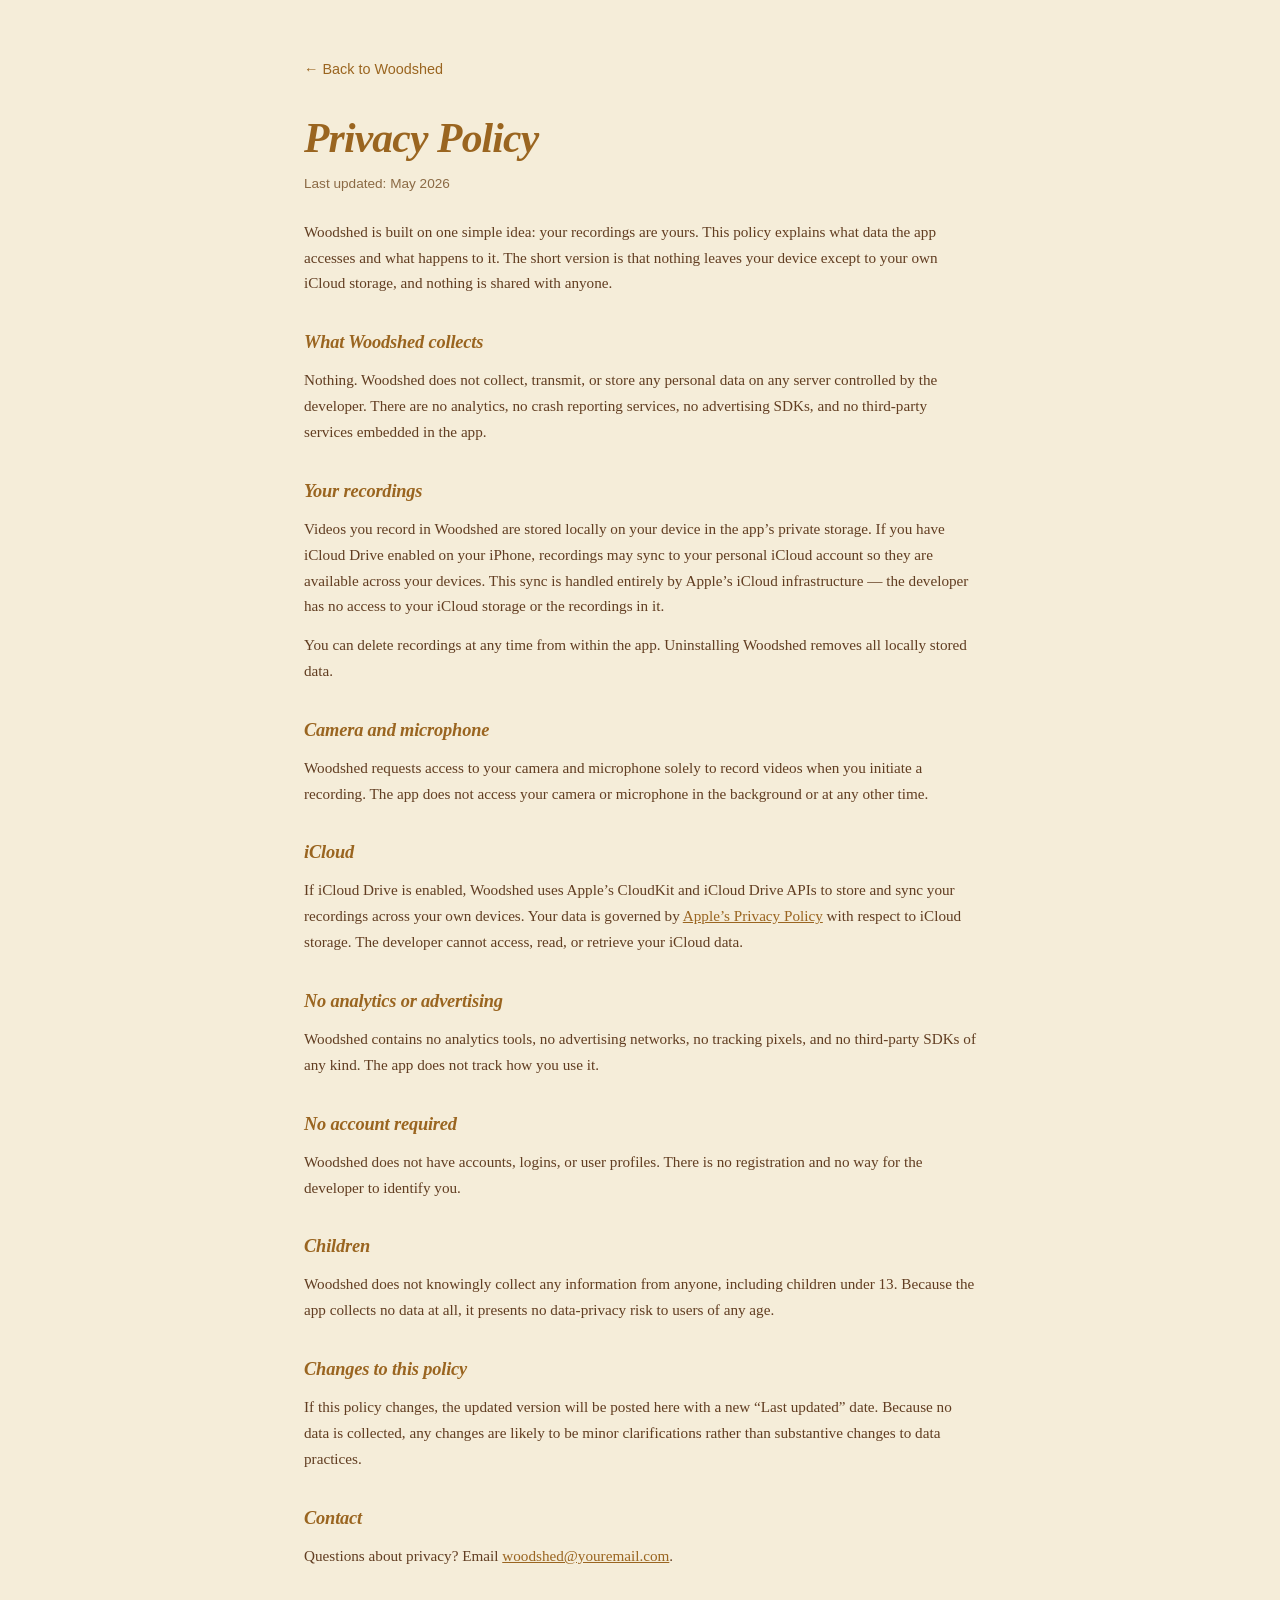
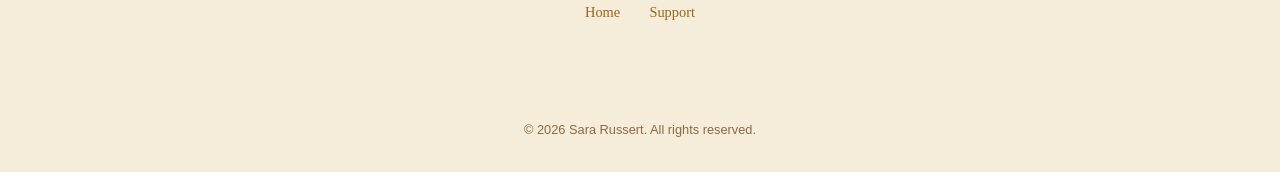
==== privacy.html @ 744155a3 "Initial Woodshed GitHub Pages site Marketing page, support FAQ, and privacy policy for the Woodshed " ====
<!DOCTYPE html>
<html lang="en">
<head>
    <meta charset="UTF-8">
    <meta name="viewport" content="width=device-width, initial-scale=1.0, viewport-fit=cover">
    <meta name="theme-color" content="#F5EDD9" media="(prefers-color-scheme: light)">
    <meta name="theme-color" content="#1C1007" media="(prefers-color-scheme: dark)">
    <title>Privacy Policy — Woodshed</title>
    <meta name="description" content="Woodshed privacy policy. Your recordings stay on your device and in your own iCloud. No data is collected. No third parties.">
    <link rel="icon" type="image/png" sizes="128x128" href="assets/favicon-128.png">
    <link rel="apple-touch-icon" href="assets/app-icon-256.png">
    <link rel="canonical" href="https://sararussert.github.io/woodshed/privacy.html">
    <link rel="stylesheet" href="assets/site.css">
</head>
<body>
    <div class="wrap">
        <a href="index.html" class="back">&larr; Back to Woodshed</a>
        <h1>Privacy Policy</h1>

        <div class="prose">
            <p class="updated">Last updated: May 2026</p>

            <p>Woodshed is built on one simple idea: your recordings are yours. This policy explains what data the app accesses and what happens to it. The short version is that nothing leaves your device except to your own iCloud storage, and nothing is shared with anyone.</p>

            <h2>What Woodshed collects</h2>
            <p>Nothing. Woodshed does not collect, transmit, or store any personal data on any server controlled by the developer. There are no analytics, no crash reporting services, no advertising SDKs, and no third-party services embedded in the app.</p>

            <h2>Your recordings</h2>
            <p>Videos you record in Woodshed are stored locally on your device in the app&rsquo;s private storage. If you have iCloud Drive enabled on your iPhone, recordings may sync to your personal iCloud account so they are available across your devices. This sync is handled entirely by Apple&rsquo;s iCloud infrastructure &mdash; the developer has no access to your iCloud storage or the recordings in it.</p>
            <p>You can delete recordings at any time from within the app. Uninstalling Woodshed removes all locally stored data.</p>

            <h2>Camera and microphone</h2>
            <p>Woodshed requests access to your camera and microphone solely to record videos when you initiate a recording. The app does not access your camera or microphone in the background or at any other time.</p>

            <h2>iCloud</h2>
            <p>If iCloud Drive is enabled, Woodshed uses Apple&rsquo;s CloudKit and iCloud Drive APIs to store and sync your recordings across your own devices. Your data is governed by <a href="https://www.apple.com/legal/privacy/" target="_blank" rel="noopener">Apple&rsquo;s Privacy Policy</a> with respect to iCloud storage. The developer cannot access, read, or retrieve your iCloud data.</p>

            <h2>No analytics or advertising</h2>
            <p>Woodshed contains no analytics tools, no advertising networks, no tracking pixels, and no third-party SDKs of any kind. The app does not track how you use it.</p>

            <h2>No account required</h2>
            <p>Woodshed does not have accounts, logins, or user profiles. There is no registration and no way for the developer to identify you.</p>

            <h2>Children</h2>
            <p>Woodshed does not knowingly collect any information from anyone, including children under 13. Because the app collects no data at all, it presents no data-privacy risk to users of any age.</p>

            <h2>Changes to this policy</h2>
            <p>If this policy changes, the updated version will be posted here with a new &ldquo;Last updated&rdquo; date. Because no data is collected, any changes are likely to be minor clarifications rather than substantive changes to data practices.</p>

            <h2>Contact</h2>
            <!-- TODO: Replace with your actual contact email address -->
            <p>Questions about privacy? Email <a href="mailto:woodshed@youremail.com?subject=Woodshed%20privacy">woodshed@youremail.com</a>.</p>
        </div>

        <div class="links">
            <a href="index.html">Home</a>
            <a href="support.html">Support</a>
        </div>
    </div>

    <footer>
        &copy; 2026 Sara Russert. All rights reserved.
    </footer>
</body>
</html>
---- assets/site.css ----
/* ---------- Woodshed design tokens ---------- */
:root {
    --paper:        #F5EDD9;
    --parchment:    #E6CFA0;
    --paper-deep:   #D9BB88;
    --ink:          #381F0D;
    --ink-soft:     #613D21;
    --muted:        #8B6A45;
    --amber:        #CC8C33;
    --amber-deep:   #9A6520;
    --card-fill:    rgba(255, 255, 255, 0.30);
    --card-stroke:  rgba(255, 255, 255, 0.45);
    --tint-bg:      rgba(204, 140, 51, 0.13);
    --shadow-ink:   rgba(56, 31, 13, 0.12);
}
@media (prefers-color-scheme: dark) {
    :root {
        --paper:        #1C1007;
        --parchment:    #2E1A0A;
        --paper-deep:   #3D2410;
        --ink:          #F5EDD9;
        --ink-soft:     #CBA978;
        --muted:        #9A7650;
        --amber:        #D9A044;
        --amber-deep:   #CC8C33;
        --card-fill:    rgba(255, 255, 255, 0.06);
        --card-stroke:  rgba(255, 255, 255, 0.12);
        --tint-bg:      rgba(204, 140, 51, 0.15);
        --shadow-ink:   rgba(0, 0, 0, 0.50);
    }
}

* { margin: 0; padding: 0; box-sizing: border-box; }
html { -webkit-text-size-adjust: 100%; }
body {
    font-family: Georgia, "Times New Roman", Times, serif;
    color: var(--ink);
    line-height: 1.6;
    background: var(--paper);
    -webkit-font-smoothing: antialiased;
    min-height: 100dvh;
}
a { color: var(--amber-deep); }
@media (prefers-color-scheme: dark) {
    a { color: var(--amber); }
}

/* ---------- Custom mobile install banner ---------- */
.install-banner {
    display: none;
    position: sticky;
    top: 0;
    z-index: 100;
    background: rgba(28, 16, 7, 0.93);
    border-bottom: 1px solid rgba(204, 140, 51, 0.25);
    padding: 0.65rem 0.85rem;
    padding-top: max(0.65rem, env(safe-area-inset-top));
    align-items: center;
    gap: 0.75rem;
    backdrop-filter: saturate(180%) blur(14px);
    -webkit-backdrop-filter: saturate(180%) blur(14px);
}
.install-banner.visible { display: flex; }
.install-banner .close {
    background: transparent;
    border: 0;
    color: #9A7650;
    font-size: 1.4rem;
    line-height: 1;
    padding: 0.3rem 0.5rem;
    cursor: pointer;
    border-radius: 50%;
}
.install-banner .close:hover { color: #D9A044; }
.install-banner .icon {
    width: 46px;
    height: 46px;
    border-radius: 11px;
    flex-shrink: 0;
    object-fit: cover;
}
.install-banner .info { flex: 1; min-width: 0; }
.install-banner .info strong {
    color: #D9A044;
    font-size: 0.92rem;
    display: block;
    font-weight: 700;
    font-family: -apple-system, BlinkMacSystemFont, "Segoe UI", sans-serif;
}
.install-banner .info span {
    font-size: 0.75rem;
    color: #9A7650;
    display: block;
    white-space: nowrap;
    overflow: hidden;
    text-overflow: ellipsis;
    font-family: -apple-system, BlinkMacSystemFont, "Segoe UI", sans-serif;
}
.install-banner .get {
    background: #CC8C33;
    color: #1C1007;
    text-decoration: none;
    font-weight: 800;
    font-size: 0.78rem;
    padding: 0.5rem 1rem;
    border-radius: 20px;
    text-transform: uppercase;
    letter-spacing: 0.04em;
    flex-shrink: 0;
    font-family: -apple-system, BlinkMacSystemFont, "Segoe UI", sans-serif;
}

/* ---------- Apple-styled download badge ---------- */
.app-store-badge {
    display: inline-flex;
    align-items: center;
    gap: 0.75rem;
    background: var(--ink);
    color: var(--paper);
    text-decoration: none;
    padding: 0.85rem 1.6rem;
    border-radius: 12px;
    font-weight: 600;
    transition: transform 0.15s ease, box-shadow 0.15s ease;
    box-shadow: 0 4px 20px var(--shadow-ink), 0 0 0 1px var(--card-stroke);
    min-height: 56px;
}
.app-store-badge:hover {
    transform: translateY(-2px);
    box-shadow: 0 8px 28px rgba(204, 140, 51, 0.25), 0 0 0 1px rgba(204, 140, 51, 0.3);
    color: var(--paper);
}
.app-store-badge:active { transform: translateY(0); }
.app-store-badge svg {
    width: 30px;
    height: 30px;
    flex-shrink: 0;
    fill: currentColor;
}
.app-store-badge .label {
    display: flex;
    flex-direction: column;
    text-align: left;
    line-height: 1.1;
}
.app-store-badge .label .small {
    font-size: 0.7rem;
    opacity: 0.9;
    font-weight: 400;
    letter-spacing: 0.02em;
    font-family: -apple-system, BlinkMacSystemFont, "Segoe UI", sans-serif;
}
.app-store-badge .label .big {
    font-size: 1.15rem;
    font-weight: 600;
    letter-spacing: -0.01em;
    margin-top: 1px;
    font-family: -apple-system, BlinkMacSystemFont, "Segoe UI", sans-serif;
}

/* ---------- Hero ---------- */
.hero {
    background:
        radial-gradient(circle at 18% 18%, rgba(204, 140, 51, 0.12), transparent 50%),
        radial-gradient(circle at 82% 30%, rgba(97, 61, 33, 0.09), transparent 50%),
        radial-gradient(circle at 50% 90%, rgba(56, 31, 13, 0.06), transparent 50%),
        linear-gradient(160deg, var(--paper) 0%, var(--parchment) 100%);
    text-align: center;
    padding: clamp(2.5rem, 7vw, 4.5rem) clamp(1rem, 4vw, 2rem) clamp(2rem, 6vw, 3.5rem);
    position: relative;
    overflow: hidden;
}
@media (prefers-color-scheme: dark) {
    .hero {
        background:
            radial-gradient(circle at 18% 18%, rgba(204, 140, 51, 0.14), transparent 50%),
            radial-gradient(circle at 82% 30%, rgba(97, 61, 33, 0.10), transparent 50%),
            linear-gradient(160deg, var(--paper) 0%, var(--parchment) 60%, var(--paper-deep) 100%);
    }
}
.hero-inner {
    display: flex;
    flex-direction: column;
    align-items: center;
    gap: clamp(1.2rem, 3vw, 2rem);
    max-width: 760px;
    margin: 0 auto;
    position: relative;
}
.hero-icon {
    width: clamp(100px, 22vw, 160px);
    height: auto;
    border-radius: clamp(22px, 4.5vw, 36px);
    box-shadow:
        0 12px 36px var(--shadow-ink),
        0 0 0 1px var(--card-stroke);
}
.hero h1 {
    font-size: clamp(2.8rem, 10vw, 5rem);
    font-weight: bold;
    letter-spacing: -0.02em;
    color: var(--amber);
    line-height: 1.05;
    font-style: italic;
}
@media (prefers-color-scheme: dark) {
    .hero h1 { color: var(--amber); }
}
.hero .tagline {
    font-size: clamp(1.1rem, 4vw, 1.5rem);
    margin-top: -0.5rem;
    color: var(--ink);
    font-weight: bold;
    font-style: italic;
}
.hero .subtitle {
    font-size: clamp(0.95rem, 2.8vw, 1.1rem);
    color: var(--ink-soft);
    max-width: 560px;
}

/* ---------- Instrument pills ---------- */
.pills {
    display: flex;
    flex-wrap: wrap;
    justify-content: center;
    gap: 0.5rem;
}
.pill {
    display: inline-flex;
    align-items: center;
    font-size: 0.8rem;
    font-weight: 600;
    padding: 0.35rem 0.8rem;
    border-radius: 999px;
    line-height: 1;
    background: var(--tint-bg);
    color: var(--amber-deep);
    font-family: -apple-system, BlinkMacSystemFont, "Segoe UI", sans-serif;
    letter-spacing: 0.01em;
}
@media (prefers-color-scheme: dark) {
    .pill { color: var(--amber); }
}

/* ---------- Screenshots ---------- */
.screenshots {
    display: flex;
    justify-content: center;
    gap: 1.5rem;
    max-width: 1100px;
    margin: clamp(1.5rem, 4vw, 2.5rem) auto;
    padding: 0 1rem;
}
.screenshots img {
    flex: 1;
    min-width: 0;
    max-width: 280px;
    height: auto;
    border-radius: 24px;
    box-shadow: 0 8px 28px var(--shadow-ink);
    border: 1px solid var(--card-stroke);
}
@media (max-width: 700px) {
    .screenshots {
        justify-content: flex-start;
        overflow-x: auto;
        scroll-snap-type: x mandatory;
        -webkit-overflow-scrolling: touch;
        scrollbar-width: none;
        max-width: 100%;
        gap: 1rem;
        padding: 0 1rem;
    }
    .screenshots::-webkit-scrollbar { display: none; }
    .screenshots img { flex: 0 0 78%; max-width: none; scroll-snap-align: start; }
}

/* ---------- Content ---------- */
.content {
    max-width: 820px;
    margin: 0 auto;
    padding: clamp(2rem, 5vw, 3rem) clamp(1rem, 4vw, 1.5rem);
}
.features h2 {
    font-size: clamp(1.3rem, 4vw, 1.65rem);
    margin-bottom: 1.4rem;
    text-align: center;
    font-weight: bold;
    letter-spacing: -0.01em;
    font-style: italic;
    color: var(--amber-deep);
}
@media (prefers-color-scheme: dark) {
    .features h2 { color: var(--amber); }
}
.feature-grid {
    display: grid;
    grid-template-columns: repeat(auto-fit, minmax(min(100%, 240px), 1fr));
    gap: 0.9rem;
    margin-bottom: 2rem;
}
.feature {
    background: var(--card-fill);
    border-radius: 10px;
    padding: 1.1rem 1.15rem;
    border: 1px solid var(--card-stroke);
    display: flex;
    flex-direction: column;
    gap: 0.5rem;
}
.feature-head {
    display: flex;
    align-items: center;
    gap: 0.6rem;
}
.feature-icon {
    width: 30px;
    height: 30px;
    border-radius: 8px;
    display: flex;
    align-items: center;
    justify-content: center;
    font-size: 1rem;
    flex-shrink: 0;
}
.feature-icon.amber { background: linear-gradient(135deg, #D4993D, #9A6520); }
.feature-icon.bark  { background: linear-gradient(135deg, #613D21, #381F0D); }
.feature-icon.warm  { background: linear-gradient(135deg, #CC8C33, #613D21); }

.feature strong {
    color: var(--amber-deep);
    font-size: 1rem;
    font-weight: bold;
    letter-spacing: -0.005em;
}
@media (prefers-color-scheme: dark) {
    .feature strong { color: var(--amber); }
}
.feature p {
    font-size: 0.9rem;
    color: var(--ink-soft);
    line-height: 1.6;
}

/* ---------- Mid CTA ---------- */
.mid-cta {
    text-align: center;
    margin: clamp(2rem, 6vw, 3rem) 0 1rem;
}

/* ---------- Footer links ---------- */
.links {
    text-align: center;
    margin: 2rem 0 1rem;
    font-size: 0.9rem;
}
.links a {
    color: var(--amber-deep);
    text-decoration: none;
    margin: 0 0.8rem;
}
.links a:hover { text-decoration: underline; }
@media (prefers-color-scheme: dark) {
    .links a { color: var(--amber); }
}

footer {
    text-align: center;
    padding: 1.5rem 1rem 2rem;
    padding-bottom: max(2rem, env(safe-area-inset-bottom));
    font-size: 0.8rem;
    color: var(--muted);
    font-family: -apple-system, BlinkMacSystemFont, "Segoe UI", sans-serif;
}

/* ---------- Support / Privacy inner pages ---------- */
.wrap {
    max-width: 720px;
    margin: 0 auto;
    padding: clamp(2rem, 5vw, 3.5rem) clamp(1rem, 4vw, 1.5rem);
}
.back {
    display: inline-flex;
    align-items: center;
    gap: 0.4rem;
    font-size: 0.9rem;
    color: var(--amber-deep);
    text-decoration: none;
    margin-bottom: 1.5rem;
    font-family: -apple-system, BlinkMacSystemFont, "Segoe UI", sans-serif;
}
.back:hover { text-decoration: underline; }
@media (prefers-color-scheme: dark) {
    .back { color: var(--amber); }
}
.wrap h1 {
    color: var(--amber-deep);
    font-size: clamp(2rem, 6vw, 2.6rem);
    font-weight: bold;
    letter-spacing: -0.02em;
    font-style: italic;
}
@media (prefers-color-scheme: dark) {
    .wrap h1 { color: var(--amber); }
}
.lede {
    font-size: clamp(1rem, 2.8vw, 1.1rem);
    color: var(--ink-soft);
    margin-top: 0.5rem;
    margin-bottom: 2rem;
}
.contact-card {
    background: var(--card-fill);
    border: 1px solid var(--card-stroke);
    border-radius: 12px;
    padding: 1.4rem 1.5rem;
    margin: 1.5rem 0 2.5rem;
    box-shadow: 0 4px 20px var(--shadow-ink);
}
.contact-card h2 {
    color: var(--ink);
    font-size: 1.05rem;
    margin-bottom: 0.5rem;
    letter-spacing: -0.01em;
}
.contact-card p { color: var(--ink-soft); font-size: 0.95rem; }
.contact-card .email {
    display: inline-block;
    margin-top: 0.6rem;
    font-weight: bold;
    font-size: 1.05rem;
    color: var(--amber-deep);
    text-decoration: none;
    border-bottom: 2px solid currentColor;
}
@media (prefers-color-scheme: dark) {
    .contact-card .email { color: var(--amber); }
}
h2.section {
    color: var(--amber-deep);
    font-size: 1.3rem;
    margin: 2rem 0 1rem;
    letter-spacing: -0.01em;
    font-style: italic;
}
@media (prefers-color-scheme: dark) {
    h2.section { color: var(--amber); }
}
details {
    background: var(--card-fill);
    border: 1px solid var(--card-stroke);
    border-radius: 10px;
    padding: 0.9rem 1.1rem;
    margin-bottom: 0.6rem;
}
details summary {
    font-weight: bold;
    color: var(--ink);
    cursor: pointer;
    list-style: none;
    display: flex;
    justify-content: space-between;
    align-items: center;
    gap: 0.8rem;
}
details summary::-webkit-details-marker { display: none; }
details summary::after {
    content: "+";
    color: var(--amber-deep);
    font-size: 1.3rem;
    line-height: 1;
    font-weight: 400;
    flex-shrink: 0;
}
@media (prefers-color-scheme: dark) {
    details summary::after { color: var(--amber); }
}
details[open] summary::after { content: "\2212"; }
details[open] {
    background: var(--tint-bg);
    border-color: rgba(204, 140, 51, 0.25);
}
details p {
    margin-top: 0.7rem;
    color: var(--ink-soft);
    font-size: 0.95rem;
}
details ul {
    margin-top: 0.7rem;
    padding-left: 1.3rem;
    color: var(--ink-soft);
    font-size: 0.95rem;
}
details li { margin-bottom: 0.3rem; }

/* ---------- Privacy policy prose ---------- */
.prose h2 {
    color: var(--amber-deep);
    font-size: 1.15rem;
    font-weight: bold;
    font-style: italic;
    margin: 2rem 0 0.6rem;
    letter-spacing: -0.01em;
}
@media (prefers-color-scheme: dark) {
    .prose h2 { color: var(--amber); }
}
.prose p {
    color: var(--ink-soft);
    font-size: 0.95rem;
    margin-bottom: 0.8rem;
    line-height: 1.7;
}
.prose ul {
    padding-left: 1.3rem;
    color: var(--ink-soft);
    font-size: 0.95rem;
    margin-bottom: 0.8rem;
}
.prose li { margin-bottom: 0.3rem; }
.prose .updated {
    font-size: 0.85rem;
    color: var(--muted);
    margin-bottom: 1.5rem;
    font-family: -apple-system, BlinkMacSystemFont, "Segoe UI", sans-serif;
    font-style: normal;
}

@media (prefers-reduced-motion: reduce) {
    * { transition: none !important; animation: none !important; }
}
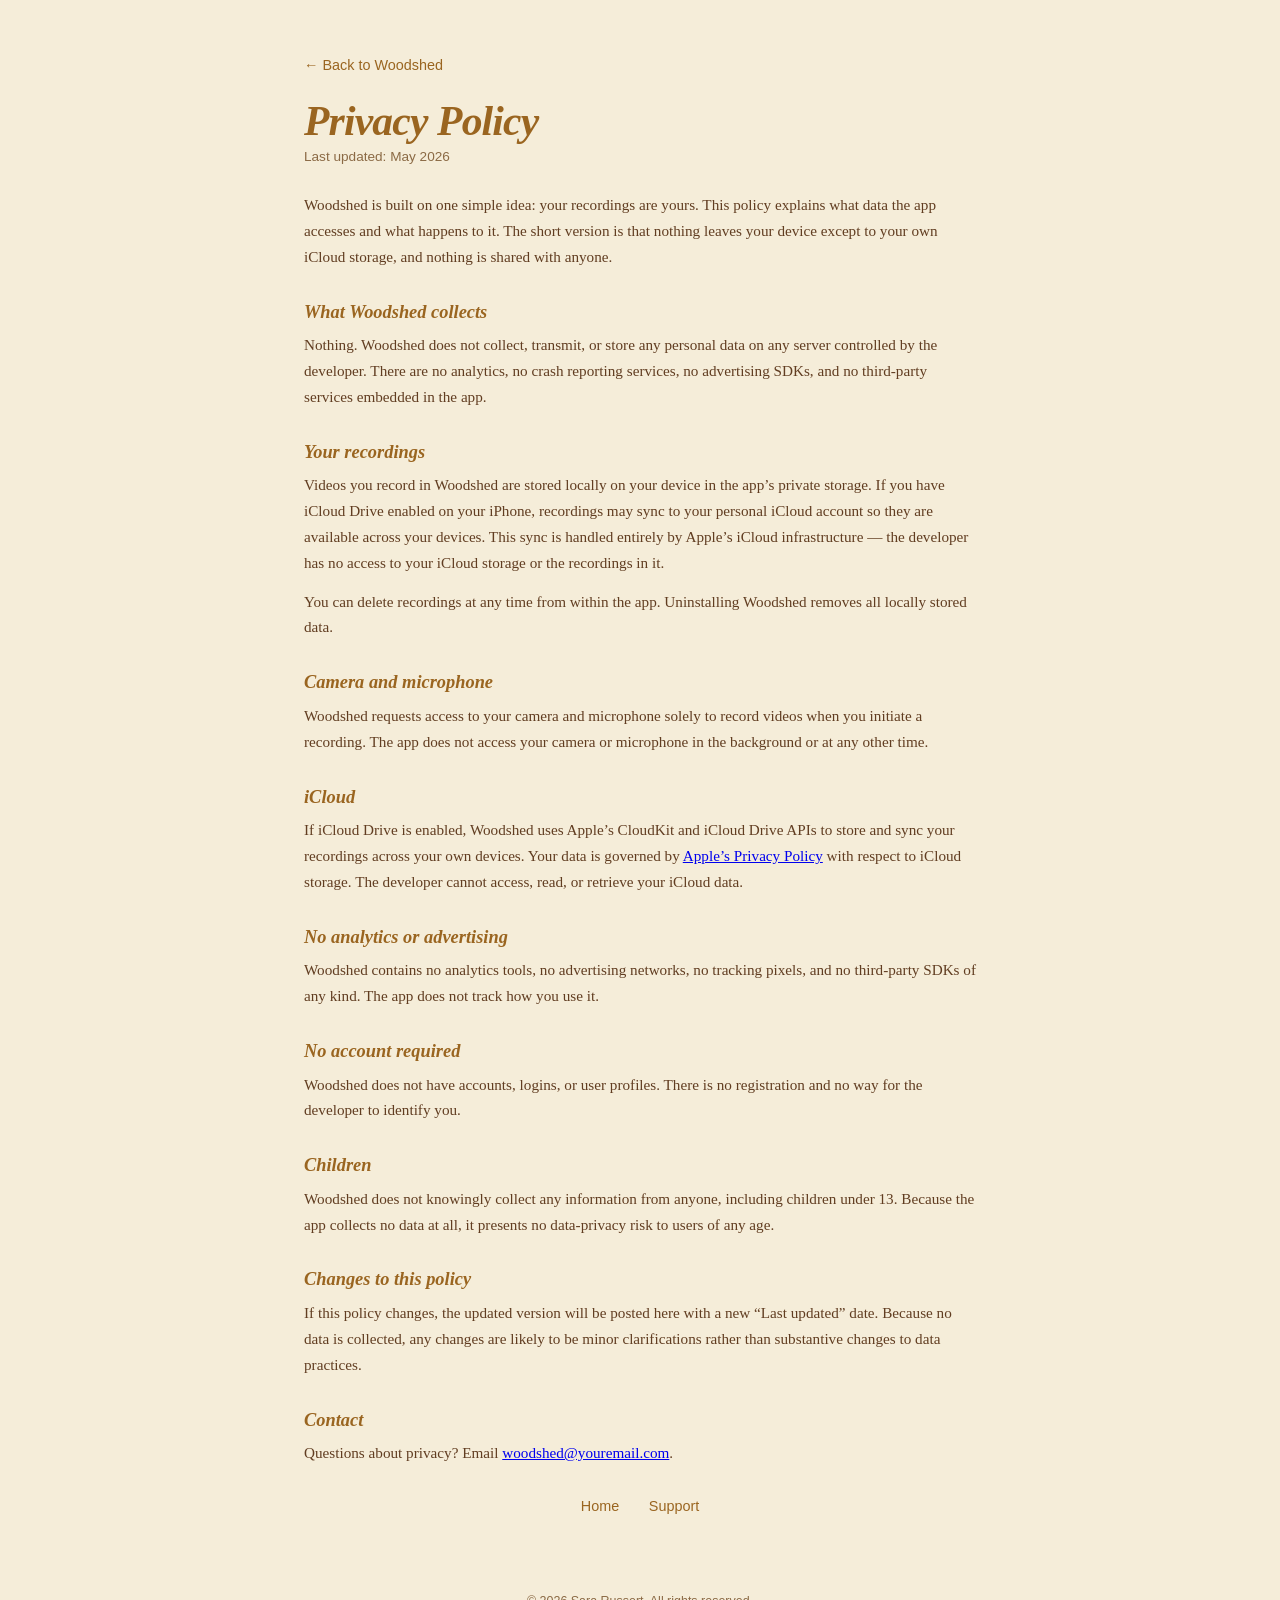
==== commit 7a9e70a7: "Restore cream background on support and privacy pages Add inner-page body class to override dark bod" ====
--- a/privacy.html
+++ b/privacy.html
@@ -9,10 +9,10 @@
     <meta name="description" content="Woodshed privacy policy. Your recordings stay on your device and in your own iCloud. No data is collected. No third parties.">
     <link rel="icon" type="image/png" sizes="128x128" href="assets/favicon-128.png">
     <link rel="apple-touch-icon" href="assets/app-icon-256.png">
-    <link rel="canonical" href="https://sararussert.github.io/woodshed/privacy.html">
+    <link rel="canonical" href="https://sarabeth-russert.github.io/woodshedIOS/privacy.html">
     <link rel="stylesheet" href="assets/site.css">
 </head>
-<body>
+<body class="inner-page">
     <div class="wrap">
         <a href="index.html" class="back">&larr; Back to Woodshed</a>
         <h1>Privacy Policy</h1>
--- a/assets/site.css
+++ b/assets/site.css
@@ -2,12 +2,12 @@
 :root {
     --paper:        #F5EDD9;
     --parchment:    #E6CFA0;
-    --paper-deep:   #D9BB88;
     --ink:          #381F0D;
     --ink-soft:     #613D21;
     --muted:        #8B6A45;
     --amber:        #CC8C33;
     --amber-deep:   #9A6520;
+    --dark-panel:   #261105;
     --card-fill:    rgba(255, 255, 255, 0.30);
     --card-stroke:  rgba(255, 255, 255, 0.45);
     --tint-bg:      rgba(204, 140, 51, 0.13);
@@ -15,14 +15,13 @@
 }
 @media (prefers-color-scheme: dark) {
     :root {
-        --paper:        #1C1007;
-        --parchment:    #2E1A0A;
-        --paper-deep:   #3D2410;
-        --ink:          #F5EDD9;
-        --ink-soft:     #CBA978;
-        --muted:        #9A7650;
-        --amber:        #D9A044;
-        --amber-deep:   #CC8C33;
+        --paper:        #F5EDD9;   /* keep cream even in dark — panels handle their own bg */
+        --parchment:    #E6CFA0;
+        --ink:          #381F0D;
+        --ink-soft:     #613D21;
+        --muted:        #8B6A45;
+        --amber:        #CC8C33;
+        --amber-deep:   #9A6520;
         --card-fill:    rgba(255, 255, 255, 0.06);
         --card-stroke:  rgba(255, 255, 255, 0.12);
         --tint-bg:      rgba(204, 140, 51, 0.15);
@@ -31,18 +30,14 @@
 }
 
 * { margin: 0; padding: 0; box-sizing: border-box; }
+body.inner-page { background: var(--paper); }
 html { -webkit-text-size-adjust: 100%; }
 body {
     font-family: Georgia, "Times New Roman", Times, serif;
     color: var(--ink);
-    line-height: 1.6;
-    background: var(--paper);
+    background: var(--dark-panel);
     -webkit-font-smoothing: antialiased;
     min-height: 100dvh;
-}
-a { color: var(--amber-deep); }
-@media (prefers-color-scheme: dark) {
-    a { color: var(--amber); }
 }
 
 /* ---------- Custom mobile install banner ---------- */
@@ -51,7 +46,7 @@
     position: sticky;
     top: 0;
     z-index: 100;
-    background: rgba(28, 16, 7, 0.93);
+    background: rgba(28, 16, 7, 0.95);
     border-bottom: 1px solid rgba(204, 140, 51, 0.25);
     padding: 0.65rem 0.85rem;
     padding-top: max(0.65rem, env(safe-area-inset-top));
@@ -62,55 +57,236 @@
 }
 .install-banner.visible { display: flex; }
 .install-banner .close {
-    background: transparent;
-    border: 0;
-    color: #9A7650;
-    font-size: 1.4rem;
-    line-height: 1;
-    padding: 0.3rem 0.5rem;
-    cursor: pointer;
-    border-radius: 50%;
-}
-.install-banner .close:hover { color: #D9A044; }
-.install-banner .icon {
-    width: 46px;
-    height: 46px;
-    border-radius: 11px;
-    flex-shrink: 0;
-    object-fit: cover;
-}
+    background: transparent; border: 0; color: #9A7650;
+    font-size: 1.4rem; line-height: 1; padding: 0.3rem 0.5rem;
+    cursor: pointer; border-radius: 50%;
+}
+.install-banner .close:hover { color: #CC8C33; }
+.install-banner .icon { width: 46px; height: 46px; border-radius: 11px; flex-shrink: 0; object-fit: cover; }
 .install-banner .info { flex: 1; min-width: 0; }
 .install-banner .info strong {
-    color: #D9A044;
-    font-size: 0.92rem;
+    color: #CC8C33; font-size: 0.92rem; display: block; font-weight: 700;
+    font-family: -apple-system, BlinkMacSystemFont, "Segoe UI", sans-serif;
+}
+.install-banner .info span {
+    font-size: 0.75rem; color: #9A7650; display: block;
+    white-space: nowrap; overflow: hidden; text-overflow: ellipsis;
+    font-family: -apple-system, BlinkMacSystemFont, "Segoe UI", sans-serif;
+}
+.install-banner .get {
+    background: #CC8C33; color: #1C1007; text-decoration: none;
+    font-weight: 800; font-size: 0.78rem; padding: 0.5rem 1rem;
+    border-radius: 20px; text-transform: uppercase; letter-spacing: 0.04em;
+    flex-shrink: 0;
+    font-family: -apple-system, BlinkMacSystemFont, "Segoe UI", sans-serif;
+}
+
+/* ---------- Showcase panels ---------- */
+.showcase {
+    display: flex;
+    align-items: stretch;
+    min-height: 68vh;
+}
+.panel {
+    flex: 1;
+    display: flex;
+    flex-direction: column;
+    gap: 6px;
+    padding: clamp(1.13rem, 2.43vw, 1.78rem) clamp(0.73rem, 1.62vw, 1.22rem) clamp(0.97rem, 2.03vw, 1.62rem);
+}
+.panel-dark {
+    background: var(--dark-panel);
+}
+.panel-light {
+    background: var(--paper);
+    border-left: 1px solid rgba(56, 31, 13, 0.12);
+}
+.panel h1 {
+    font-size: clamp(1.08rem, 1.8vw, 1.9rem);
+    font-weight: bold;
+    font-style: italic;
+    line-height: 1.08;
+    color: var(--paper);
+    margin-bottom: 0.5rem;
+}
+.panel h2 {
+    font-size: clamp(1rem, 1.6vw, 1.8rem);
+    font-weight: bold;
+    font-style: italic;
+    line-height: 1.08;
+    color: var(--ink);
+    margin-bottom: 0.5rem;
+}
+.panel-desc {
+    font-size: clamp(0.97rem, 1.38vw, 1.16rem);
+    line-height: 1.5;
+    font-family: -apple-system, BlinkMacSystemFont, "Segoe UI", sans-serif;
+}
+.panel-dark .panel-desc  { color: var(--amber); }
+.panel-light .panel-desc { color: var(--ink-soft); }
+/* ---------- Phone frame mockup ---------- */
+.phone-wrap {
+    align-self: center;
+    margin-top: auto;
+    flex-shrink: 0;
+    position: relative;
+    width: 78%;
+    max-width: 214px;
+    background: #1C1C1E;
+    border-radius: 32px;
+    padding: 14px 6px 12px;
+    box-shadow:
+        inset 0 0 0 1px rgba(255, 255, 255, 0.12),
+        0 0 0 2px #3a3a3c,
+        0 28px 72px rgba(0, 0, 0, 0.55),
+        0 8px 24px rgba(0, 0, 0, 0.30);
+}
+.phone-wrap img {
     display: block;
-    font-weight: 700;
-    font-family: -apple-system, BlinkMacSystemFont, "Segoe UI", sans-serif;
-}
-.install-banner .info span {
-    font-size: 0.75rem;
-    color: #9A7650;
+    width: 100%;
+    /* iPhone 15 Pro screen ratio: 1179 × 2556 */
+    aspect-ratio: 1179 / 2556;
+    object-fit: cover;
+    object-position: top;
+    border-radius: 22px;
+}
+/* Dynamic Island */
+.phone-wrap::before {
+    content: '';
+    position: absolute;
+    top: 20px;
+    left: 50%;
+    transform: translateX(-50%);
+    width: 72px;
+    height: 24px;
+    background: #1C1C1E;
+    border-radius: 12px;
+    z-index: 2;
+    pointer-events: none;
+}
+/* Home indicator */
+.phone-wrap::after {
+    content: '';
+    position: absolute;
+    bottom: 15px;
+    left: 50%;
+    transform: translateX(-50%);
+    width: 32%;
+    height: 4px;
+    background: rgba(255, 255, 255, 0.28);
+    border-radius: 2px;
+    pointer-events: none;
+}
+
+/* ---------- Brand bar ---------- */
+.brand-bar {
+    background: var(--dark-panel);
+}
+.brand-main {
+    display: grid;
+    grid-template-columns: 1fr auto 1fr;
+    align-items: center;
+    padding: clamp(2rem, 3.5vw, 2.8rem) clamp(1.2rem, 3vw, 2.5rem);
+    gap: clamp(1.5rem, 3vw, 2.5rem);
+}
+.brand-cta {
+    flex: 0 0 auto;
+    display: flex;
+    flex-direction: column;
+    align-items: center;
+    gap: 0.4rem;
+}
+.brand-cta .app-store-badge {
+    background: rgba(245, 237, 217, 0.1);
+    border: 1px solid rgba(245, 237, 217, 0.22);
+    color: var(--paper);
+    box-shadow: none;
+}
+.brand-cta .app-store-badge:hover {
+    background: rgba(245, 237, 217, 0.18);
+    box-shadow: none;
+}
+.brand-links {
+    font-size: 0.85rem;
+    font-family: -apple-system, BlinkMacSystemFont, "Segoe UI", sans-serif;
+}
+.brand-links a {
+    color: rgba(245, 237, 217, 0.65);
+    text-decoration: none;
+    margin: 0 0.8rem;
+}
+.brand-links a:hover {
+    color: var(--amber);
+    text-decoration: underline;
+}
+.brand-left {
+    display: flex;
+    align-items: center;
+    gap: clamp(0.75rem, 1.5vw, 1rem);
+}
+.brand-icon {
+    width: clamp(52px, 6vw, 72px);
+    height: clamp(52px, 6vw, 72px);
+    border-radius: clamp(12px, 1.4vw, 17px);
+    flex-shrink: 0;
+}
+.brand-title {
     display: block;
-    white-space: nowrap;
-    overflow: hidden;
-    text-overflow: ellipsis;
-    font-family: -apple-system, BlinkMacSystemFont, "Segoe UI", sans-serif;
-}
-.install-banner .get {
-    background: #CC8C33;
-    color: #1C1007;
-    text-decoration: none;
-    font-weight: 800;
-    font-size: 0.78rem;
-    padding: 0.5rem 1rem;
-    border-radius: 20px;
-    text-transform: uppercase;
-    letter-spacing: 0.04em;
-    flex-shrink: 0;
-    font-family: -apple-system, BlinkMacSystemFont, "Segoe UI", sans-serif;
-}
-
-/* ---------- Apple-styled download badge ---------- */
+    font-family: Georgia, "Times New Roman", Times, serif;
+    font-style: italic;
+    font-weight: bold;
+    font-size: clamp(1.87rem, 3.52vw, 3.08rem);
+    color: var(--paper);
+    line-height: 1;
+    letter-spacing: -0.01em;
+}
+.brand-tagline {
+    display: block;
+    margin-top: 0.2rem;
+    font-size: clamp(0.72rem, 1vw, 0.88rem);
+    color: rgba(245, 237, 217, 0.55);
+    font-family: -apple-system, BlinkMacSystemFont, "Segoe UI", sans-serif;
+}
+.brand-tagline strong {
+    color: var(--amber);
+    font-weight: 600;
+}
+.brand-divider {
+    display: none;
+}
+.brand-right {
+    flex: 1;
+    display: flex;
+    align-items: center;
+    justify-content: flex-end;
+}
+.brand-features {
+    display: flex;
+    align-items: center;
+    gap: clamp(1.5rem, 3vw, 2.5rem);
+}
+.brand-feature {
+    display: flex;
+    flex-direction: column;
+    align-items: center;
+    gap: 0.35rem;
+    color: var(--amber);
+    font-size: clamp(0.82rem, 1.08vw, 0.96rem);
+    font-family: -apple-system, BlinkMacSystemFont, "Segoe UI", sans-serif;
+    font-weight: 500;
+    letter-spacing: 0.03em;
+}
+.brand-feature svg {
+    width: clamp(26px, 3vw, 36px);
+    height: clamp(26px, 3vw, 36px);
+    stroke: var(--amber);
+    fill: none;
+    stroke-width: 1.75;
+    stroke-linecap: round;
+    stroke-linejoin: round;
+}
+
+/* ---------- App Store badge ---------- */
 .app-store-badge {
     display: inline-flex;
     align-items: center;
@@ -118,12 +294,12 @@
     background: var(--ink);
     color: var(--paper);
     text-decoration: none;
-    padding: 0.85rem 1.6rem;
+    padding: 0.91rem 1.73rem;
     border-radius: 12px;
     font-weight: 600;
     transition: transform 0.15s ease, box-shadow 0.15s ease;
-    box-shadow: 0 4px 20px var(--shadow-ink), 0 0 0 1px var(--card-stroke);
-    min-height: 56px;
+    box-shadow: 0 4px 20px rgba(56,31,13,0.18), 0 0 0 1px rgba(255,255,255,0.45);
+    min-height: 60px;
 }
 .app-store-badge:hover {
     transform: translateY(-2px);
@@ -131,229 +307,23 @@
     color: var(--paper);
 }
 .app-store-badge:active { transform: translateY(0); }
-.app-store-badge svg {
-    width: 30px;
-    height: 30px;
-    flex-shrink: 0;
-    fill: currentColor;
-}
-.app-store-badge .label {
-    display: flex;
-    flex-direction: column;
-    text-align: left;
-    line-height: 1.1;
-}
+.app-store-badge svg { width: 30px; height: 30px; flex-shrink: 0; fill: currentColor; }
+.app-store-badge .label { display: flex; flex-direction: column; text-align: left; line-height: 1.1; }
 .app-store-badge .label .small {
-    font-size: 0.7rem;
-    opacity: 0.9;
-    font-weight: 400;
-    letter-spacing: 0.02em;
+    font-size: 0.73rem; opacity: 0.9; font-weight: 400; letter-spacing: 0.02em;
     font-family: -apple-system, BlinkMacSystemFont, "Segoe UI", sans-serif;
 }
 .app-store-badge .label .big {
-    font-size: 1.15rem;
-    font-weight: 600;
-    letter-spacing: -0.01em;
-    margin-top: 1px;
-    font-family: -apple-system, BlinkMacSystemFont, "Segoe UI", sans-serif;
-}
-
-/* ---------- Hero ---------- */
-.hero {
-    background:
-        radial-gradient(circle at 18% 18%, rgba(204, 140, 51, 0.12), transparent 50%),
-        radial-gradient(circle at 82% 30%, rgba(97, 61, 33, 0.09), transparent 50%),
-        radial-gradient(circle at 50% 90%, rgba(56, 31, 13, 0.06), transparent 50%),
-        linear-gradient(160deg, var(--paper) 0%, var(--parchment) 100%);
-    text-align: center;
-    padding: clamp(2.5rem, 7vw, 4.5rem) clamp(1rem, 4vw, 2rem) clamp(2rem, 6vw, 3.5rem);
-    position: relative;
-    overflow: hidden;
-}
-@media (prefers-color-scheme: dark) {
-    .hero {
-        background:
-            radial-gradient(circle at 18% 18%, rgba(204, 140, 51, 0.14), transparent 50%),
-            radial-gradient(circle at 82% 30%, rgba(97, 61, 33, 0.10), transparent 50%),
-            linear-gradient(160deg, var(--paper) 0%, var(--parchment) 60%, var(--paper-deep) 100%);
-    }
-}
-.hero-inner {
-    display: flex;
-    flex-direction: column;
-    align-items: center;
-    gap: clamp(1.2rem, 3vw, 2rem);
-    max-width: 760px;
-    margin: 0 auto;
-    position: relative;
-}
-.hero-icon {
-    width: clamp(100px, 22vw, 160px);
-    height: auto;
-    border-radius: clamp(22px, 4.5vw, 36px);
-    box-shadow:
-        0 12px 36px var(--shadow-ink),
-        0 0 0 1px var(--card-stroke);
-}
-.hero h1 {
-    font-size: clamp(2.8rem, 10vw, 5rem);
-    font-weight: bold;
-    letter-spacing: -0.02em;
-    color: var(--amber);
-    line-height: 1.05;
-    font-style: italic;
-}
-@media (prefers-color-scheme: dark) {
-    .hero h1 { color: var(--amber); }
-}
-.hero .tagline {
-    font-size: clamp(1.1rem, 4vw, 1.5rem);
-    margin-top: -0.5rem;
-    color: var(--ink);
-    font-weight: bold;
-    font-style: italic;
-}
-.hero .subtitle {
-    font-size: clamp(0.95rem, 2.8vw, 1.1rem);
-    color: var(--ink-soft);
-    max-width: 560px;
-}
-
-/* ---------- Instrument pills ---------- */
-.pills {
-    display: flex;
-    flex-wrap: wrap;
-    justify-content: center;
-    gap: 0.5rem;
-}
-.pill {
-    display: inline-flex;
-    align-items: center;
-    font-size: 0.8rem;
-    font-weight: 600;
-    padding: 0.35rem 0.8rem;
-    border-radius: 999px;
-    line-height: 1;
-    background: var(--tint-bg);
-    color: var(--amber-deep);
-    font-family: -apple-system, BlinkMacSystemFont, "Segoe UI", sans-serif;
-    letter-spacing: 0.01em;
-}
-@media (prefers-color-scheme: dark) {
-    .pill { color: var(--amber); }
-}
-
-/* ---------- Screenshots ---------- */
-.screenshots {
-    display: flex;
-    justify-content: center;
-    gap: 1.5rem;
-    max-width: 1100px;
-    margin: clamp(1.5rem, 4vw, 2.5rem) auto;
-    padding: 0 1rem;
-}
-.screenshots img {
-    flex: 1;
-    min-width: 0;
-    max-width: 280px;
-    height: auto;
-    border-radius: 24px;
-    box-shadow: 0 8px 28px var(--shadow-ink);
-    border: 1px solid var(--card-stroke);
-}
-@media (max-width: 700px) {
-    .screenshots {
-        justify-content: flex-start;
-        overflow-x: auto;
-        scroll-snap-type: x mandatory;
-        -webkit-overflow-scrolling: touch;
-        scrollbar-width: none;
-        max-width: 100%;
-        gap: 1rem;
-        padding: 0 1rem;
-    }
-    .screenshots::-webkit-scrollbar { display: none; }
-    .screenshots img { flex: 0 0 78%; max-width: none; scroll-snap-align: start; }
-}
-
-/* ---------- Content ---------- */
-.content {
-    max-width: 820px;
-    margin: 0 auto;
-    padding: clamp(2rem, 5vw, 3rem) clamp(1rem, 4vw, 1.5rem);
-}
-.features h2 {
-    font-size: clamp(1.3rem, 4vw, 1.65rem);
-    margin-bottom: 1.4rem;
-    text-align: center;
-    font-weight: bold;
-    letter-spacing: -0.01em;
-    font-style: italic;
-    color: var(--amber-deep);
-}
-@media (prefers-color-scheme: dark) {
-    .features h2 { color: var(--amber); }
-}
-.feature-grid {
-    display: grid;
-    grid-template-columns: repeat(auto-fit, minmax(min(100%, 240px), 1fr));
-    gap: 0.9rem;
-    margin-bottom: 2rem;
-}
-.feature {
-    background: var(--card-fill);
-    border-radius: 10px;
-    padding: 1.1rem 1.15rem;
-    border: 1px solid var(--card-stroke);
-    display: flex;
-    flex-direction: column;
-    gap: 0.5rem;
-}
-.feature-head {
-    display: flex;
-    align-items: center;
-    gap: 0.6rem;
-}
-.feature-icon {
-    width: 30px;
-    height: 30px;
-    border-radius: 8px;
-    display: flex;
-    align-items: center;
-    justify-content: center;
-    font-size: 1rem;
-    flex-shrink: 0;
-}
-.feature-icon.amber { background: linear-gradient(135deg, #D4993D, #9A6520); }
-.feature-icon.bark  { background: linear-gradient(135deg, #613D21, #381F0D); }
-.feature-icon.warm  { background: linear-gradient(135deg, #CC8C33, #613D21); }
-
-.feature strong {
-    color: var(--amber-deep);
-    font-size: 1rem;
-    font-weight: bold;
-    letter-spacing: -0.005em;
-}
-@media (prefers-color-scheme: dark) {
-    .feature strong { color: var(--amber); }
-}
-.feature p {
-    font-size: 0.9rem;
-    color: var(--ink-soft);
-    line-height: 1.6;
-}
-
-/* ---------- Mid CTA ---------- */
-.mid-cta {
-    text-align: center;
-    margin: clamp(2rem, 6vw, 3rem) 0 1rem;
+    font-size: 1.18rem; font-weight: 600; letter-spacing: -0.01em; margin-top: 1px;
+    font-family: -apple-system, BlinkMacSystemFont, "Segoe UI", sans-serif;
 }
 
 /* ---------- Footer links ---------- */
 .links {
     text-align: center;
-    margin: 2rem 0 1rem;
+    margin: 2rem 0 0.5rem;
     font-size: 0.9rem;
+    font-family: -apple-system, BlinkMacSystemFont, "Segoe UI", sans-serif;
 }
 .links a {
     color: var(--amber-deep);
@@ -361,20 +331,62 @@
     margin: 0 0.8rem;
 }
 .links a:hover { text-decoration: underline; }
-@media (prefers-color-scheme: dark) {
-    .links a { color: var(--amber); }
-}
 
 footer {
     text-align: center;
-    padding: 1.5rem 1rem 2rem;
-    padding-bottom: max(2rem, env(safe-area-inset-bottom));
-    font-size: 0.8rem;
+    padding: 1rem 1rem 2rem;
+    padding-bottom: max(1.5rem, env(safe-area-inset-bottom));
+    font-size: 0.78rem;
     color: var(--muted);
-    font-family: -apple-system, BlinkMacSystemFont, "Segoe UI", sans-serif;
-}
-
-/* ---------- Support / Privacy inner pages ---------- */
+    background: var(--paper);
+    font-family: -apple-system, BlinkMacSystemFont, "Segoe UI", sans-serif;
+}
+
+/* ---------- Mobile: panels stack vertically ---------- */
+@media (max-width: 680px) {
+    .showcase {
+        flex-direction: column;
+        min-height: auto;
+    }
+    .panel, .panel-dark {
+        flex: none;
+        flex-direction: row;
+        padding: 1.25rem 1.1rem;
+        gap: 1rem;
+        align-items: center;
+        border-left: none;
+    }
+    .panel-light { border-top: 1px solid rgba(56, 31, 13, 0.1); }
+    .panel h1, .panel h2 { font-size: clamp(1.25rem, 5vw, 1.55rem); }
+    .panel-text { flex: 1; }
+    .panel .phone-wrap {
+        width: 68px;
+        max-width: none;
+        flex-shrink: 0;
+        margin: 0;
+        border-radius: 18px;
+        padding: 6px 3px 5px;
+    }
+    .panel .phone-wrap img {
+        width: 100%;
+        height: auto;
+        border-radius: 14px;
+    }
+    .panel .phone-wrap::before {
+        width: 32px;
+        height: 11px;
+        top: 9px;
+        border-radius: 6px;
+    }
+    .panel .phone-wrap::after {
+        bottom: 7px;
+        height: 2px;
+    }
+    .brand-main { grid-template-columns: 1fr; justify-items: center; }
+    .brand-left { width: 100%; justify-content: center; }
+}
+
+/* ---------- Inner pages (support, privacy) ---------- */
 .wrap {
     max-width: 720px;
     margin: 0 auto;
@@ -391,18 +403,12 @@
     font-family: -apple-system, BlinkMacSystemFont, "Segoe UI", sans-serif;
 }
 .back:hover { text-decoration: underline; }
-@media (prefers-color-scheme: dark) {
-    .back { color: var(--amber); }
-}
 .wrap h1 {
     color: var(--amber-deep);
     font-size: clamp(2rem, 6vw, 2.6rem);
     font-weight: bold;
     letter-spacing: -0.02em;
     font-style: italic;
-}
-@media (prefers-color-scheme: dark) {
-    .wrap h1 { color: var(--amber); }
 }
 .lede {
     font-size: clamp(1rem, 2.8vw, 1.1rem);
@@ -418,13 +424,8 @@
     margin: 1.5rem 0 2.5rem;
     box-shadow: 0 4px 20px var(--shadow-ink);
 }
-.contact-card h2 {
-    color: var(--ink);
-    font-size: 1.05rem;
-    margin-bottom: 0.5rem;
-    letter-spacing: -0.01em;
-}
-.contact-card p { color: var(--ink-soft); font-size: 0.95rem; }
+.contact-card h2 { color: var(--ink); font-size: 1.05rem; margin-bottom: 0.5rem; }
+.contact-card p { color: var(--ink-soft); font-size: 0.95rem; line-height: 1.6; }
 .contact-card .email {
     display: inline-block;
     margin-top: 0.6rem;
@@ -434,9 +435,6 @@
     text-decoration: none;
     border-bottom: 2px solid currentColor;
 }
-@media (prefers-color-scheme: dark) {
-    .contact-card .email { color: var(--amber); }
-}
 h2.section {
     color: var(--amber-deep);
     font-size: 1.3rem;
@@ -444,12 +442,9 @@
     letter-spacing: -0.01em;
     font-style: italic;
 }
-@media (prefers-color-scheme: dark) {
-    h2.section { color: var(--amber); }
-}
 details {
     background: var(--card-fill);
-    border: 1px solid var(--card-stroke);
+    border: 1px solid rgba(56,31,13,0.12);
     border-radius: 10px;
     padding: 0.9rem 1.1rem;
     margin-bottom: 0.6rem;
@@ -473,56 +468,24 @@
     font-weight: 400;
     flex-shrink: 0;
 }
-@media (prefers-color-scheme: dark) {
-    details summary::after { color: var(--amber); }
-}
 details[open] summary::after { content: "\2212"; }
-details[open] {
-    background: var(--tint-bg);
-    border-color: rgba(204, 140, 51, 0.25);
-}
-details p {
-    margin-top: 0.7rem;
-    color: var(--ink-soft);
-    font-size: 0.95rem;
-}
-details ul {
-    margin-top: 0.7rem;
-    padding-left: 1.3rem;
-    color: var(--ink-soft);
-    font-size: 0.95rem;
-}
+details[open] { background: var(--tint-bg); border-color: rgba(204, 140, 51, 0.25); }
+details p { margin-top: 0.7rem; color: var(--ink-soft); font-size: 0.95rem; line-height: 1.6; }
+details ul { margin-top: 0.7rem; padding-left: 1.3rem; color: var(--ink-soft); font-size: 0.95rem; }
 details li { margin-bottom: 0.3rem; }
 
-/* ---------- Privacy policy prose ---------- */
 .prose h2 {
     color: var(--amber-deep);
     font-size: 1.15rem;
     font-weight: bold;
     font-style: italic;
     margin: 2rem 0 0.6rem;
-    letter-spacing: -0.01em;
-}
-@media (prefers-color-scheme: dark) {
-    .prose h2 { color: var(--amber); }
-}
-.prose p {
-    color: var(--ink-soft);
-    font-size: 0.95rem;
-    margin-bottom: 0.8rem;
-    line-height: 1.7;
-}
-.prose ul {
-    padding-left: 1.3rem;
-    color: var(--ink-soft);
-    font-size: 0.95rem;
-    margin-bottom: 0.8rem;
-}
+}
+.prose p { color: var(--ink-soft); font-size: 0.95rem; margin-bottom: 0.8rem; line-height: 1.7; }
+.prose ul { padding-left: 1.3rem; color: var(--ink-soft); font-size: 0.95rem; margin-bottom: 0.8rem; }
 .prose li { margin-bottom: 0.3rem; }
 .prose .updated {
-    font-size: 0.85rem;
-    color: var(--muted);
-    margin-bottom: 1.5rem;
+    font-size: 0.85rem; color: var(--muted); margin-bottom: 1.5rem;
     font-family: -apple-system, BlinkMacSystemFont, "Segoe UI", sans-serif;
     font-style: normal;
 }
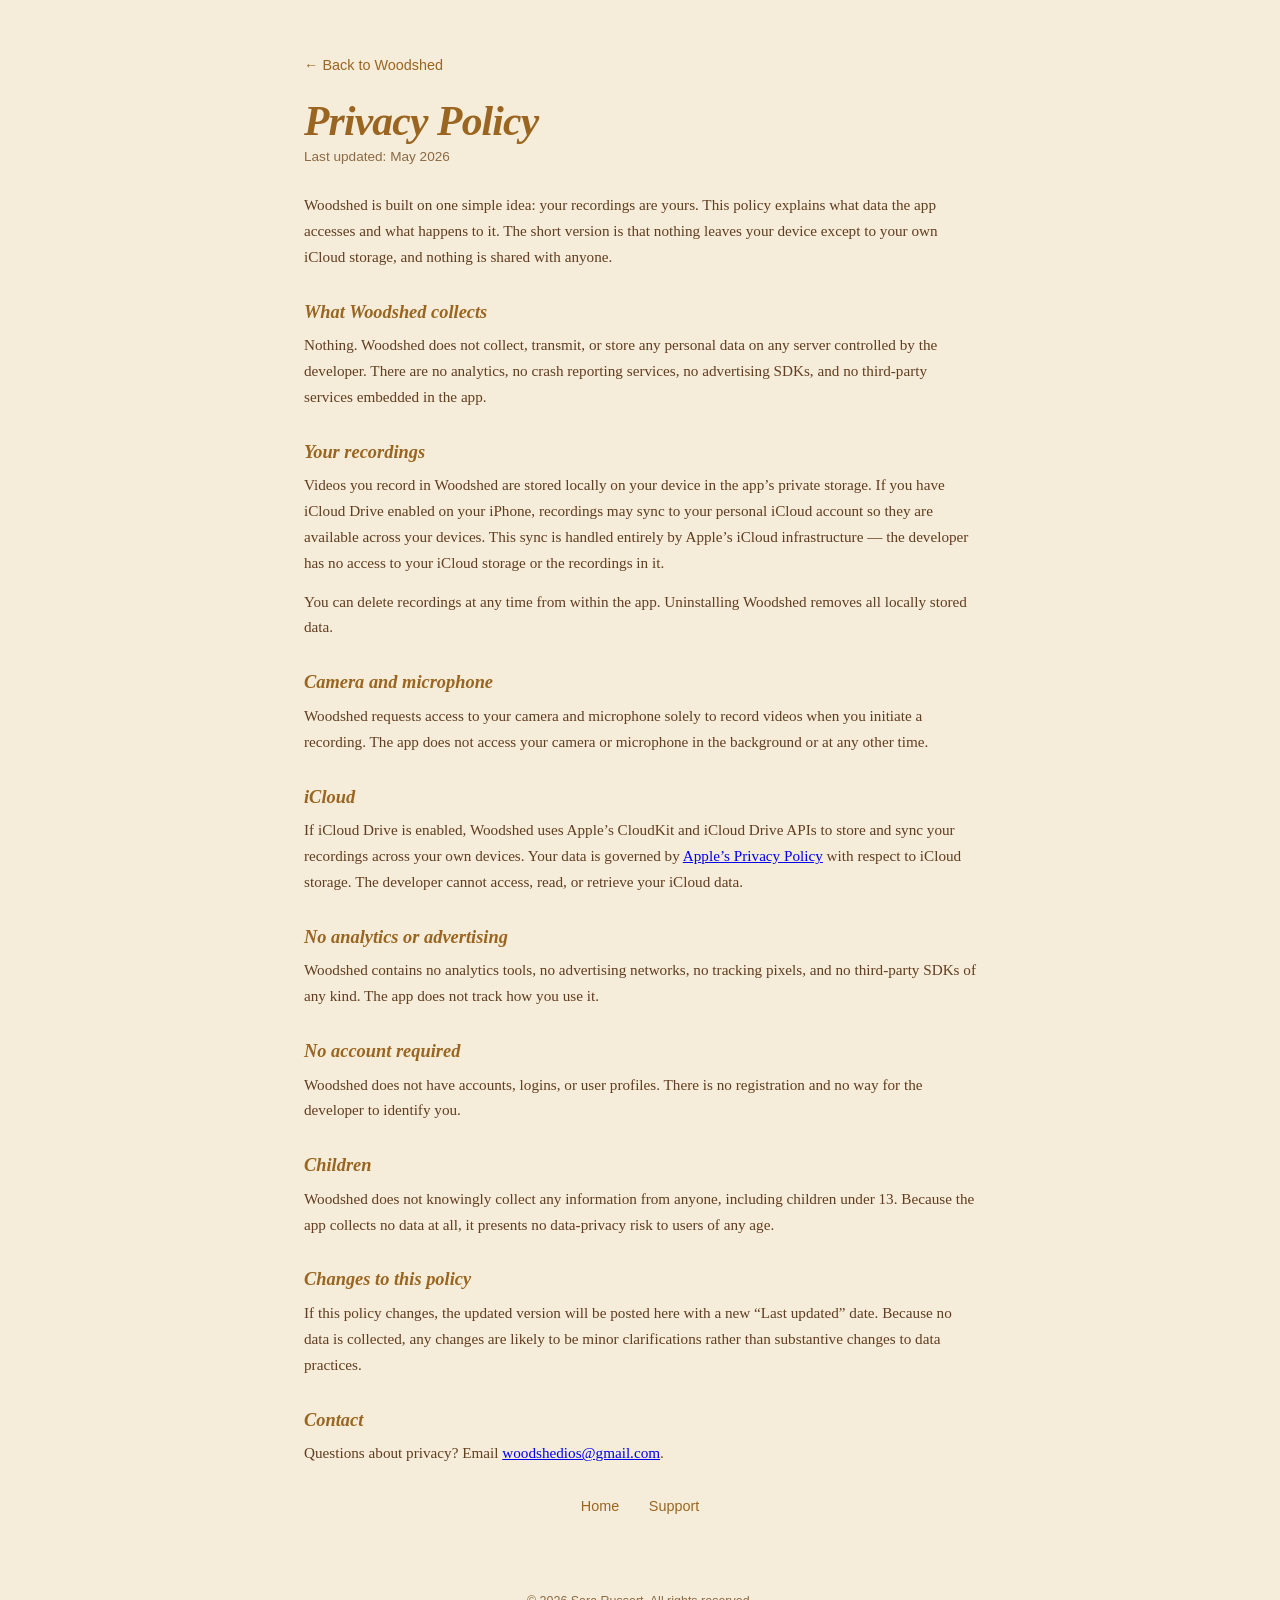
==== commit d671bcf5: "Replace placeholder email with woodshedios@gmail.com Co-Authored-By: Claude Sonnet 4.6 <noreply@anth" ====
--- a/privacy.html
+++ b/privacy.html
@@ -49,7 +49,7 @@
 
             <h2>Contact</h2>
             <!-- TODO: Replace with your actual contact email address -->
-            <p>Questions about privacy? Email <a href="mailto:woodshed@youremail.com?subject=Woodshed%20privacy">woodshed@youremail.com</a>.</p>
+            <p>Questions about privacy? Email <a href="mailto:woodshedios@gmail.com?subject=Woodshed%20privacy">woodshedios@gmail.com</a>.</p>
         </div>
 
         <div class="links">
